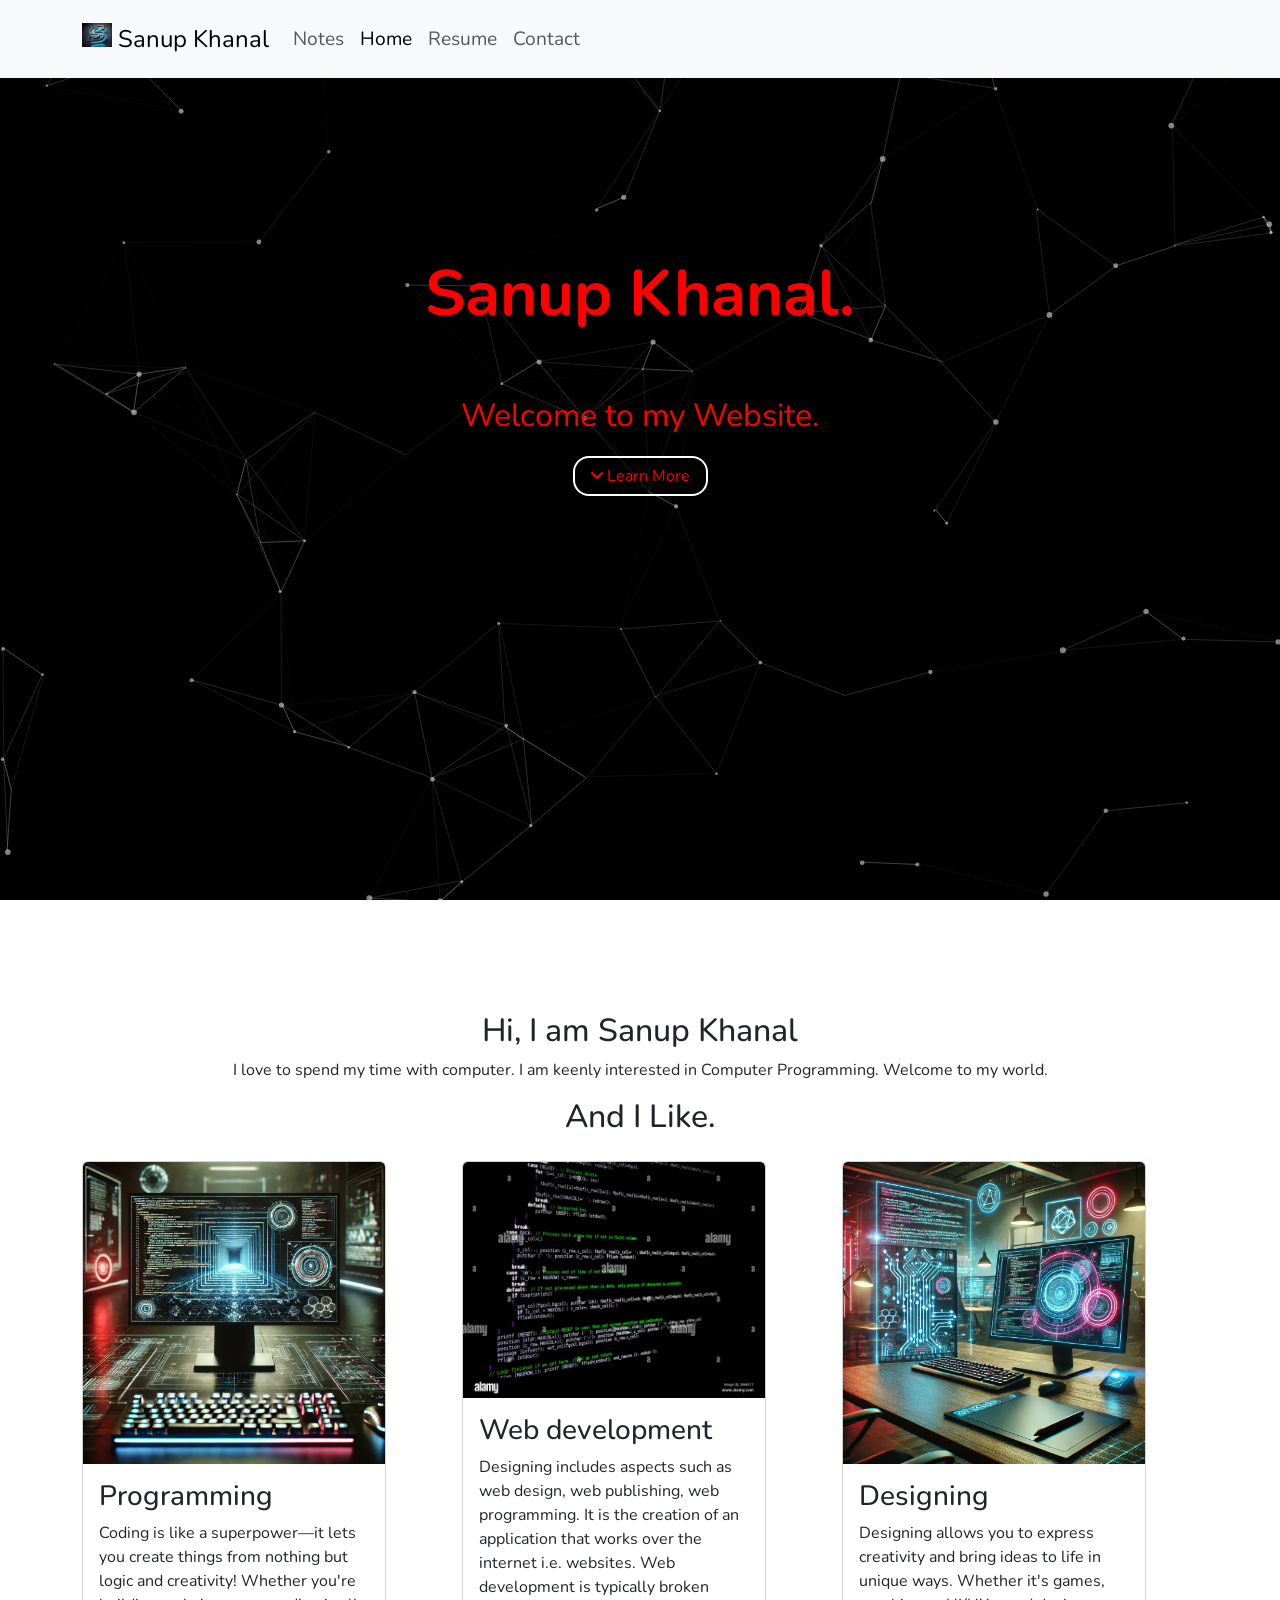
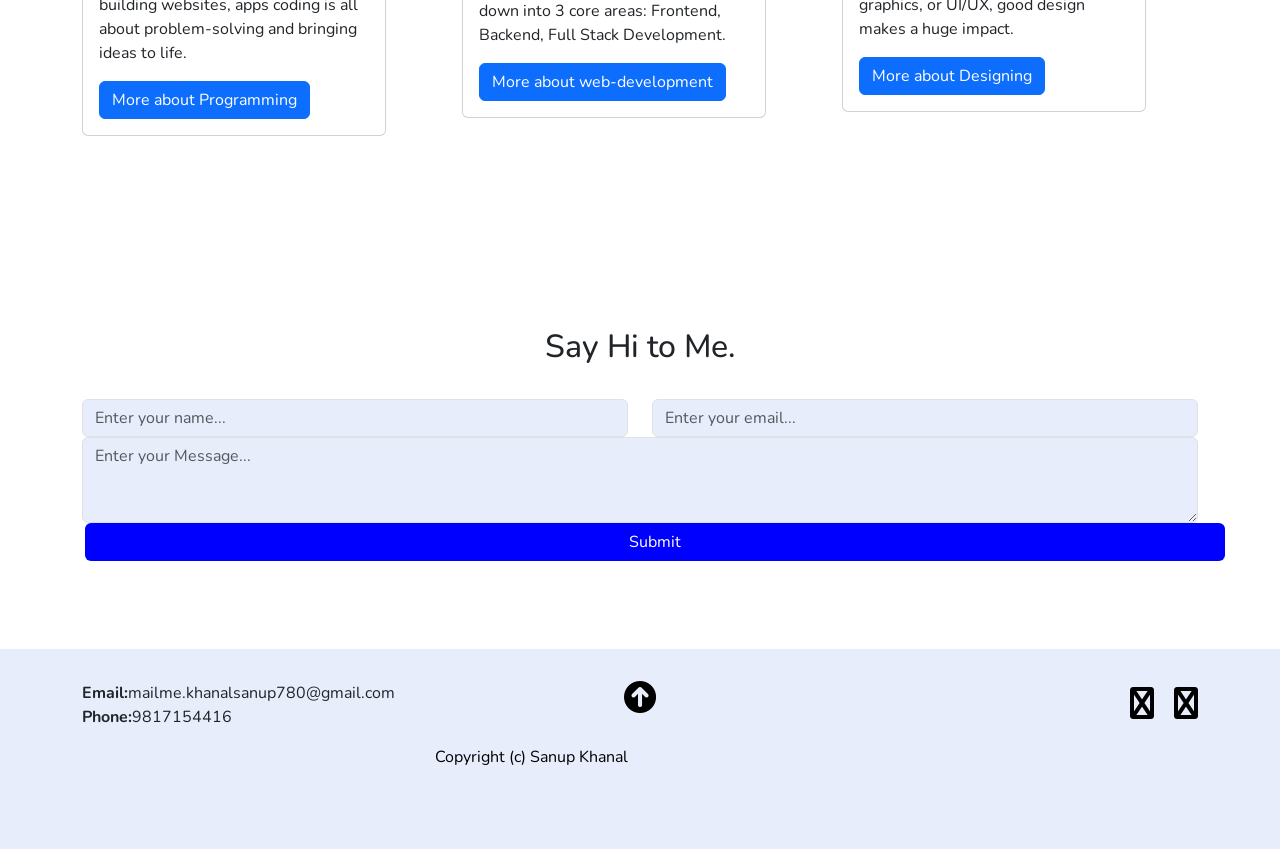
==== index.html @ 38ca7aac "Old" ====
<!DOCTYPE html>
<html lang="en" dir="ltr">
    <head>
      <script async src="https://pagead2.googlesyndication.com/pagead/js/adsbygoogle.js?client=ca-pub-3795509992338224"
      crossorigin="anonymous">
    </script>
        <meta charset="utf-8">
         <meta name="viewport" content="width=device-width, initial-scale=1.0">
           
         <!-- // CSS libraries -->
         <link rel="stylesheet" href="library/bootstrap/bootstrap.min.css">
         <link rel="stylesheet" href="https://cdnjs.cloudflare.com/ajax/libs/font-awesome/6.0.0/css/all.min.css">
         <link rel="stylesheet" href="css/animate.css">
         <link rel="stylesheet" href="css/normalize.css">
         <link rel="stylesheet" href="css/custom.css">

        <!-- //title -->
        <title>Sanup Khanal</title>
        <link rel="icon" type="image/webp" href="img/title.webp">
   
   
   
    </head>
    <body>
        <!-- Navigation -->

        <header>
            <nav class="navbar navbar-expand-lg bg-body-tertiary fixed-top py-3">
                <div class="container">
                    <a class="navbar-brand" href="#home">
                        <img src="img/title.webp" alt="Logo" width="30" height="24" class="d-inline-block align-text-top">
                    Sanup Khanal
                    </a>
                  <button class="navbar-toggler" type="button" data-bs-toggle="collapse" data-bs-target="#navbarSupportedContent" aria-controls="navbarSupportedContent" aria-expanded="false" aria-label="Toggle navigation">
                    <span class="navbar-toggler-icon"></span>
                  </button>
                  <div class="collapse navbar-collapse" id="navbarSupportedContent">
                    <ul class="navbar-nav me-auto mb-2 mb-lg-0">

                     <li class="nav-item">
                      <a class="nav-link" onclick="openNewWindow()"  href="#notes">Notes</a>
                     </li>

                      <script>
                          function openNewWindow() {
                              let newWindow = window.open('', '_blank', 'width=3800,height=1200');
                              newWindow.document.write(`
                              <html>
                              <head><title>Notes</title></head>
                              <body>
                                <header>
                               <u><i> <h1> Select Your Class </h1></i></u>
                                  </header>
                                   <h3><li class="notes">
                                    <a class="note-item"  onclick="openNewWindow()"href="#class 8">Class 8</a>
                                    </li></h3>


                                     <h3><li class="notes">
                                    <a class="note-item" href="#class 9">Class 9</a>
                                    </li></h3>

                                   <h3><li class="notes">
                                    <a class="note-item" href="#class 10">Class 10</a>
                                    </li></h3>
                                  
                                  <h3><li class="notes">
                                    <a class="note-item" href="#class 11">Class 11</a>
                                    </li></h3>

                                     <h3><li class="notes">
                                    <a class="note-item" href="#class 12">Class 12</a>
                                    </li></h3>
                                </body>
                                <html>

                              `);
                              newWindow.document.close();
                          }
                      </script>

                      <li class="nav-item">
                        <a class="nav-link active" aria-current="page" href="#home" >Home</a>
                      </li>
                      <li class="nav-item">
                        <a class="nav-link" href="#resume">Resume</a>
                      </li>
                     
                      <li class="nav-item">
                        <a class="nav-link" href="#contact">Contact</a>
                        
                      </li>
               
                    </ul>
                   
                  </div>
                </div>
              </nav>

        </header>

        <!-- home -->
        <section id="home">
          <div id="particles-js"></div> <!-- Particles background -->
          <div class="container">
              <div class="row">
                  <div class="col-md-12 d-flex flex-column align-items-center text-center">
                      <h1 id="name">Sanup Khanal.</h1>
                      <p id="tagline">Welcome to my Website.</p>
                      <a href="#resume" id="learn-more"><i class="fa fa-angle-down"></i> Learn More</a>
                  </div>
              </div>
          </div>
      </section>
      
      
   
<!-- resume -->
         <section id="resume">
          <div class="container pt-5 ">
            <div class="row">
              <h2 class="title text-center w-100">Hi, I am Sanup Khanal</h2>
              <p class="about text-center w-100 mx auto">I love to spend my time with computer. I am keenly interested in Computer Programming. Welcome to my world.</p>
            </div>
            <div class="row">
              <h2 class="title text-center w-100">And I Like.</h2>
            </div>
            <div class="row">
            <div class="col-md-4 py-3">
              <div class="card" style="max-width: 19rem;">
                <img src="img/Programming.webp" class="card-img-top" alt="Programming">
                <div class="card-body">
                  <h3 class="card-title">Programming</h3>
                  <p class="card-text">Coding is like a superpower—it lets you create things from nothing but logic and creativity! Whether you're building websites, apps coding is all about problem-solving and bringing ideas to life.</p>
                  <a href="https://www.geeksforgeeks.org/how-to-learn-programming/" class="btn btn-primary">More about Programming</a>
                </div>
              </div>

            </div>
            <div class="col-md-4 py-3">
              <div class="card" style="max-width: 19rem;">
                <img src="img/coding.jpg" class="card-img-top" alt="Programming">
                <div class="card-body">
                  <h3 class="card-title">Web development</h3>
                  <p class="card-text"> Designing includes aspects such as web design, web publishing, web programming. It is the creation of an application that works over the internet i.e. websites. Web development is typically broken down into 3 core areas: Frontend, Backend, Full Stack Development.</p>
                  <a href="https://www.geeksforgeeks.org/web-development/" class="btn btn-primary">More about web-development</a>
                </div>
              </div>

            </div>
            <div class="col-md-4 py-3">
              <div class="card" style="max-width: 19rem;">
                <img src="img/designing.webp" class="card-img-top" alt="Programming">
                <div class="card-body">
                  <h3 class="card-title">Designing</h3>
                  <p class="card-text">Designing allows you to express creativity and bring ideas to life in unique ways. Whether it's games, graphics, or UI/UX, good design makes a huge impact.</p>
                  <a href="https://www.geeksforgeeks.org/web-design/" class="btn btn-primary">More about Designing</a>

                
                </div>
              </div>

            </div>
            </div>
          </div>
        </section>

         <!-- contact -->
         <section id="contact">
             <div class="container pt-5">
              <div class="row">
                <h2 class="title text-center w-100">Say Hi to Me.</h2>

                  </div>
                 
                    <form action="https://formspree.io/f/xnnjowpw" method="POST">
                      <div class="row py-4">
                      <div class=" form-group col-md-6">
                        
                          <input type="text" name="name" class="form-control" placeholder="Enter your name..."  >
                         
                      </div>
                      <div class="form-group col-md-6">
                        
                          <input type="email" name="email" class="form-control" placeholder="Enter your email..."  >
                         
                      </div>
                      <div class="form-group col-md-12">
                        
                          <textarea class="form-control" rows="3" placeholder="Enter your Message..."  ></textarea>
                     
                      </div>
                      
                      <button type="submit" class="btn btn-block submit-message">Submit</button>
                      </div>
                    </form>

             </div> 
            
         </section>
         <!-- footer -->
         <footer>
          <div class="container">
            <div class="row">
              <div class="col-md-5">
                <ul>
                  
                  <li><strong>Email:</strong>mailme.khanalsanup780@gmail.com</li>
                  <li><strong>Phone:</strong>9817154416</li>
                </ul>
              </div>
              <div class="col-md-2">
                <a href="#home" class="back-to-top"><i class="fa fa-arrow-circle-up fa-2x"></i></a>
              </div>
              <div class="col-md-5">
                <ul id="social">
                  <li><a href="https://www.facebook.com/sanupkhanal.96" target="_blank" ><i class="fa fa-facebook-square"></i></a></li>
                  <li><a href="https://www.instagram.com/sanupx_01" target="_blank" ><i class="fa fa-instagram"></i></a></li>
                  
                  

                </ul>
              </div>
            </div>
          <div class="row">
            <div class="col-md-6">
             <p>Copyright (c) Sanup Khanal</p>

            </div>

          </div>
          </div>
      

         </footer>


         <script type="text/javascript" src="js/jquery-3.1.1.min.js"></script>
        <script type="text/javascript" src="js/bootstrap.min.js"></script>
        <script type="text/javascript" src="js/smooth-scroll.js"></script>
        <script type="text/javascript" src="js/wow.js"></script>
        <script type="text/javascript" src="js/particles.js"></script>
   <script type="text/javascript" src="js/app.js"></script>


    </body>
</html>
---- css/custom.css ----
@import url('https://fonts.googleapis.com/css2?family=Nunito:ital,wght@0,200..1000;1,200..1000&display=swap');
/* common CSS */
html,
body{
    margin: 0;
    padding: 0;
    font-family: "Nunito", serif;
}

/* header */

.navbar-brand{
    font-size: 1.5rem;
}
.nav-link{
    font-size: 1.2rem;
}


/* home */
.options {
    display: none;
    margin-top: 10px;
}

#home{
    width: 100%;
    min-height: 100vh;

}

#particles-js {
    position: absolute;
    width: 100%;
    height: 100%;
    top: 0;
    left: 0;
    z-index: 0; /* Keep it behind content */
    color: aqua;
    background-color: black;
}



#name{
    margin-top: 16rem;
    font-size: 4rem;
    color: red;
    font-weight: bold;
    text-align: center;
    z-index: 1;
 
}
#tagline{
    margin-top: 1rem;
    font-size: 2rem;
    color: red;
    text-align: center;
    z-index: 1;
}

#learn-more{
    padding: .4rem 1rem;
    max-width: 10rem;
    color: red;
    margin: 0 auto;
    display: block;
    border: 2px solid black;
    border-radius: 1rem;
    text-decoration: none;
    text-align: center;
    z-index: 1;
    border-color: white;
}
#learn-more:hover{
    background: white;
    z-index: 1;
}
/* resume */


#resume{
    width: 100%;
    height: auto;
    padding: 4rem 0;
}
#resume.card{
    margin-left: auto;
    margin-right: auto;
}
#resume.card img{
    height: 150px;
}

/* portfolio */

#portfolio{
    width: 100%;
    height: auto;
    padding: 4rem 0;
}
#protfolio img{
    margin-top: 30px;
    width: 100%;
    height: 30px;

}
#portfolio .grid{
    position: relative;
    width: 100%;
}
#portfolio .grid .overlay{
    position: absolute;
    margin-top: 30px;
    top: 0; bottom: 0;
    left: 0; right: 0;
    width: 113%;
    opacity: 0;
    transition: .5s ease;
    background-color: blue;
}

#portfolio .grid:hover .overlay{
    opacity: 1;
}
.text{
    color: #fff;
    font-size: 1.7rem;
    position: absolute;
    top: 50%;
    left: 50%;
    transform: translate(-50%, -50%);
    text-align: center;
    

    }
    /* contact */
    #contact{
        width: 100%;
        height: auto;
        padding: 4rem 0;
    }
    #contact form{
        width: 100%;

    }
    #contact form input,
    #contact form textarea{
        background: #e8edfc;

    }
    #contact form .submit-message{
        margin-left: 15px;
        margin-right: 15px;
        background: blue;
        color:#fff
        
    }

    /* footer */
   footer{
        width: 100%;
        height: auto;
        background: #e8edfc;
        padding: 2rem 0 4rem;

    }

    footer ul{
        list-style: none;
        padding-left: 0;
    }

    footer .back-to-top{
        display: block;
        width: 100%;
        text-align: center;
        text-decoration: none;
        color: black;
    }
    footer .back-to-top:hover{
        text-decoration: none;
        color: blue;

    }
    footer ul#social li{
        display: inline-block;
        margin-left: 1rem;
    }
    footer ul#social{
        list-style: none;
        padding-left: 0;
        text-align: right;
    }
    footer ul#social li a{

     text-decoration: none;
        color: black;
        font-size: 2rem;
    }
    footer ul#social li a:hover{
        text-decoration: none;
        color: blue;
    }
    footer p{
        color: black;
        text-align: right;

    }
    footer p:hover{
       color: blue;
    }
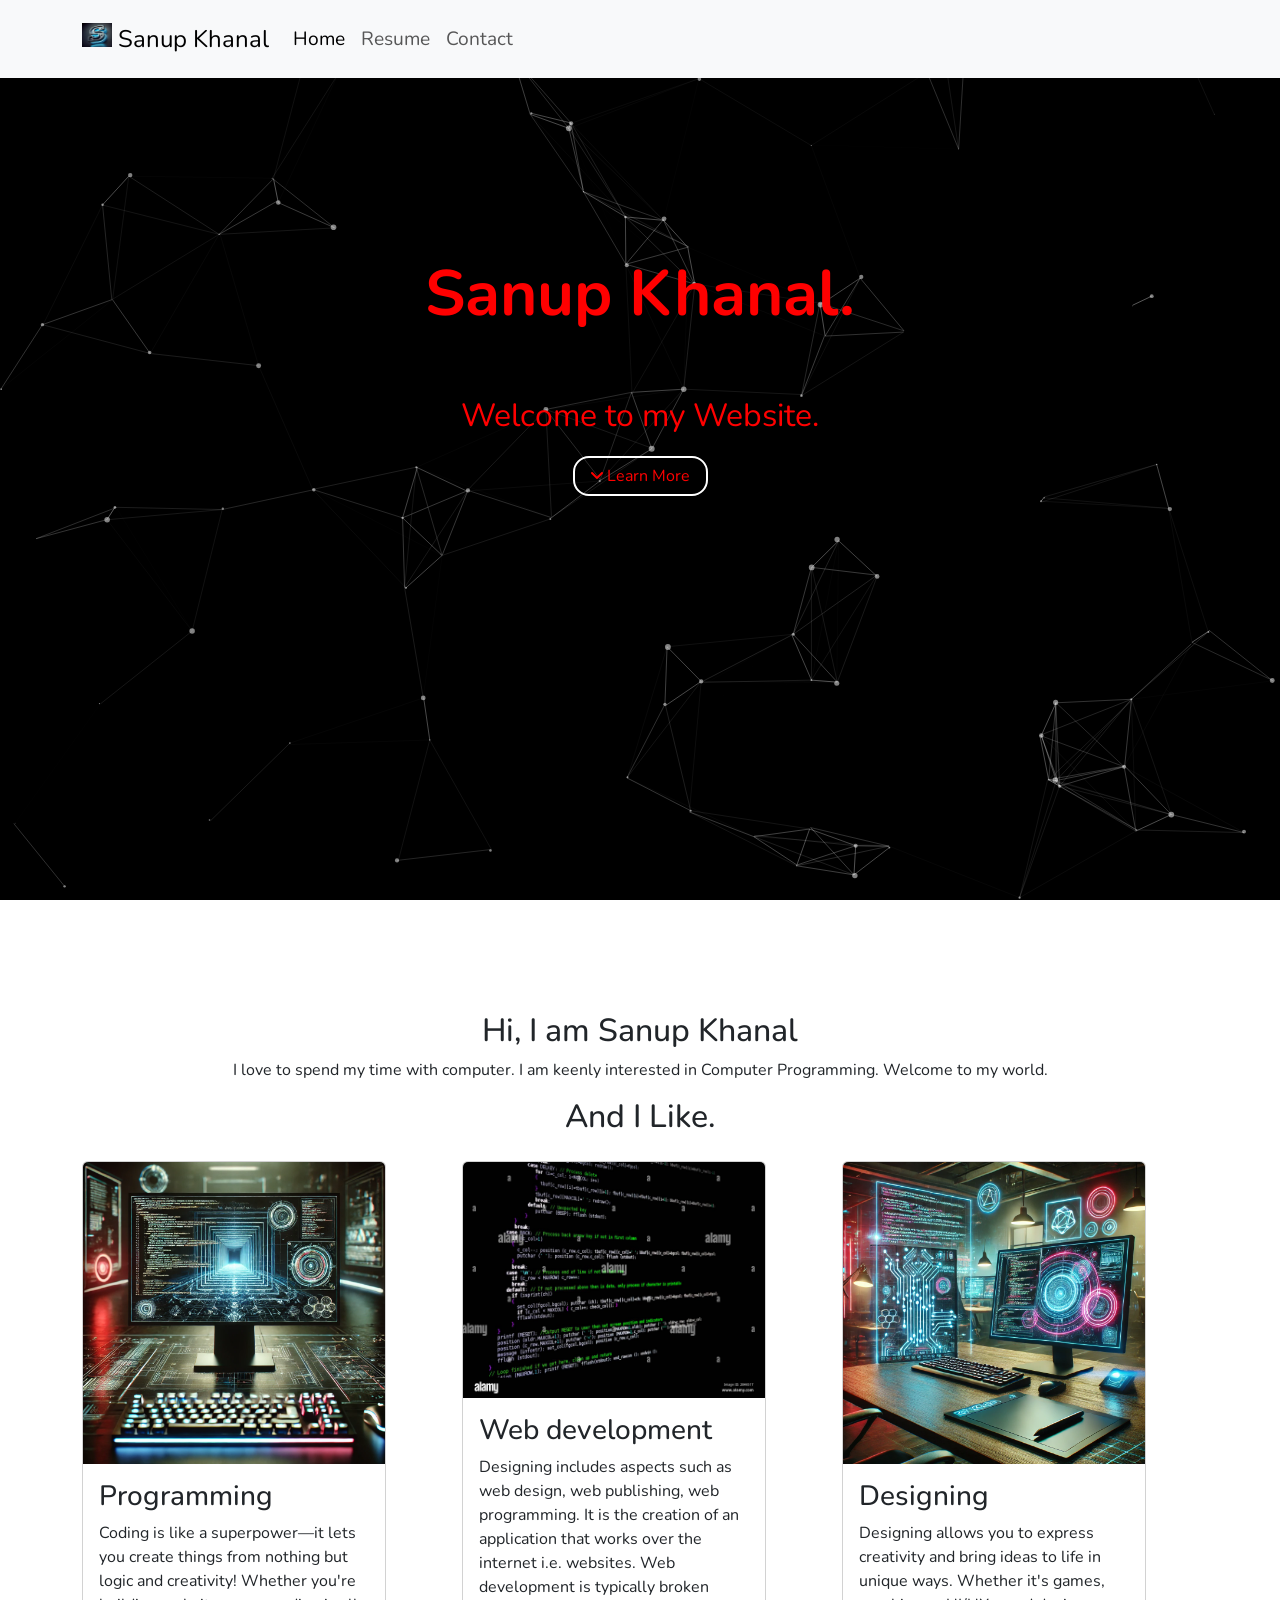
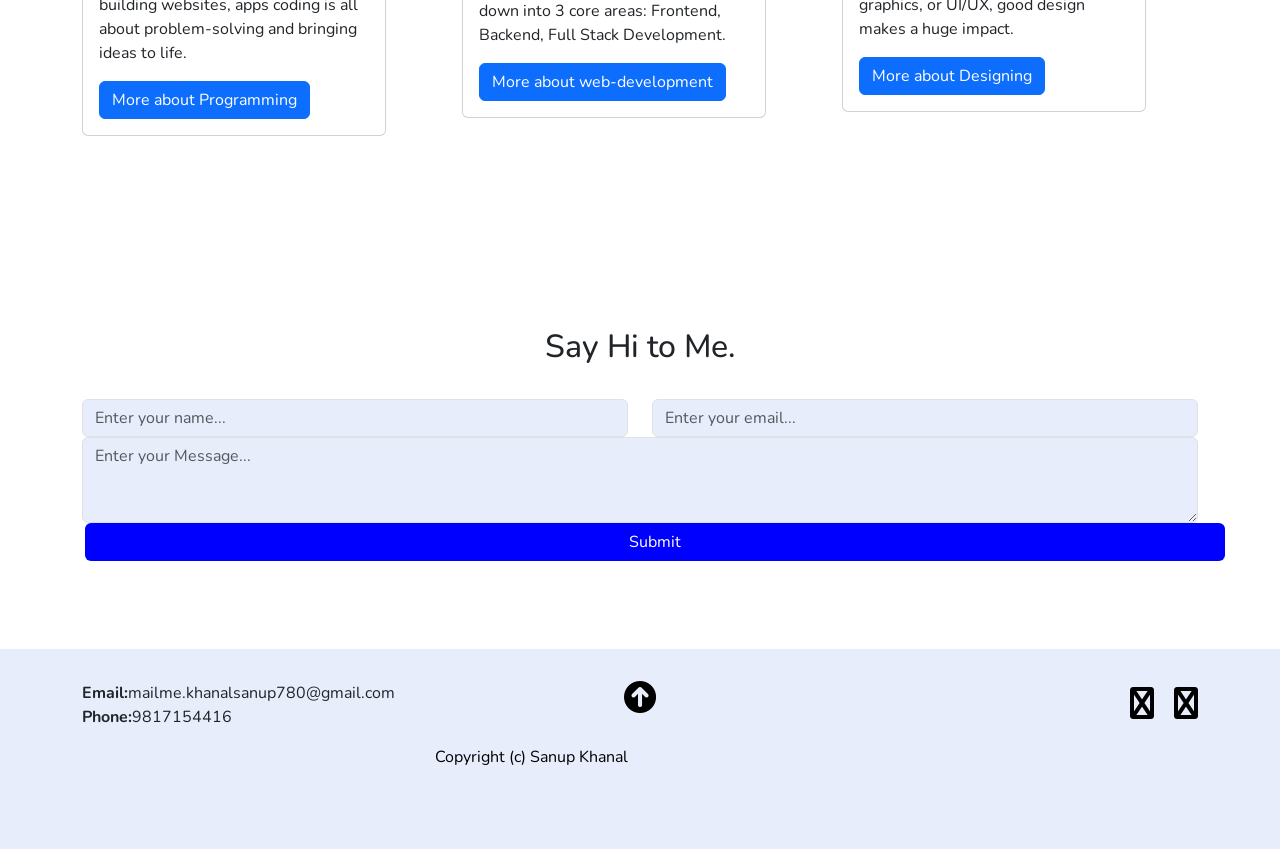
==== commit 4c8fb5c6: "removed notes" ====
--- a/index.html
+++ b/index.html
@@ -37,47 +37,7 @@
                   <div class="collapse navbar-collapse" id="navbarSupportedContent">
                     <ul class="navbar-nav me-auto mb-2 mb-lg-0">
 
-                     <li class="nav-item">
-                      <a class="nav-link" onclick="openNewWindow()"  href="#notes">Notes</a>
-                     </li>
-
-                      <script>
-                          function openNewWindow() {
-                              let newWindow = window.open('', '_blank', 'width=3800,height=1200');
-                              newWindow.document.write(`
-                              <html>
-                              <head><title>Notes</title></head>
-                              <body>
-                                <header>
-                               <u><i> <h1> Select Your Class </h1></i></u>
-                                  </header>
-                                   <h3><li class="notes">
-                                    <a class="note-item"  onclick="openNewWindow()"href="#class 8">Class 8</a>
-                                    </li></h3>
-
-
-                                     <h3><li class="notes">
-                                    <a class="note-item" href="#class 9">Class 9</a>
-                                    </li></h3>
-
-                                   <h3><li class="notes">
-                                    <a class="note-item" href="#class 10">Class 10</a>
-                                    </li></h3>
-                                  
-                                  <h3><li class="notes">
-                                    <a class="note-item" href="#class 11">Class 11</a>
-                                    </li></h3>
-
-                                     <h3><li class="notes">
-                                    <a class="note-item" href="#class 12">Class 12</a>
-                                    </li></h3>
-                                </body>
-                                <html>
-
-                              `);
-                              newWindow.document.close();
-                          }
-                      </script>
+                     
 
                       <li class="nav-item">
                         <a class="nav-link active" aria-current="page" href="#home" >Home</a>
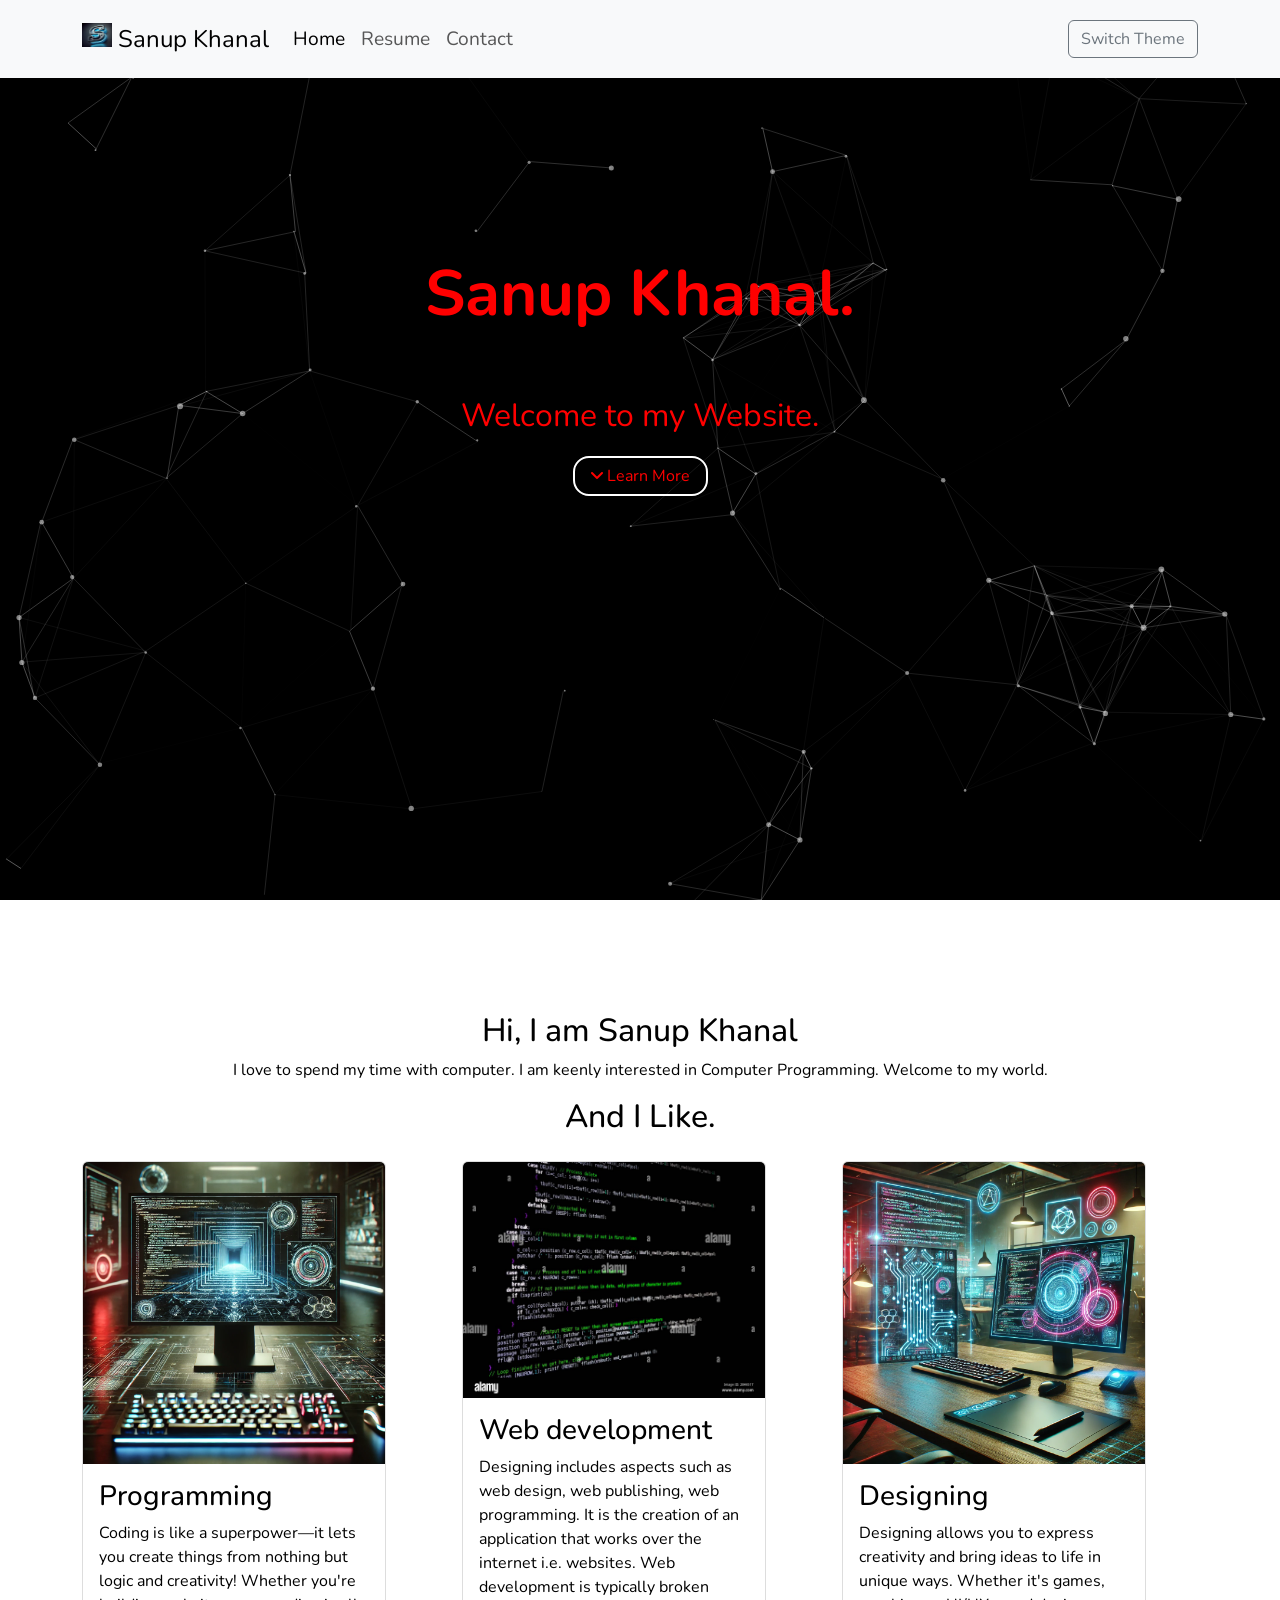
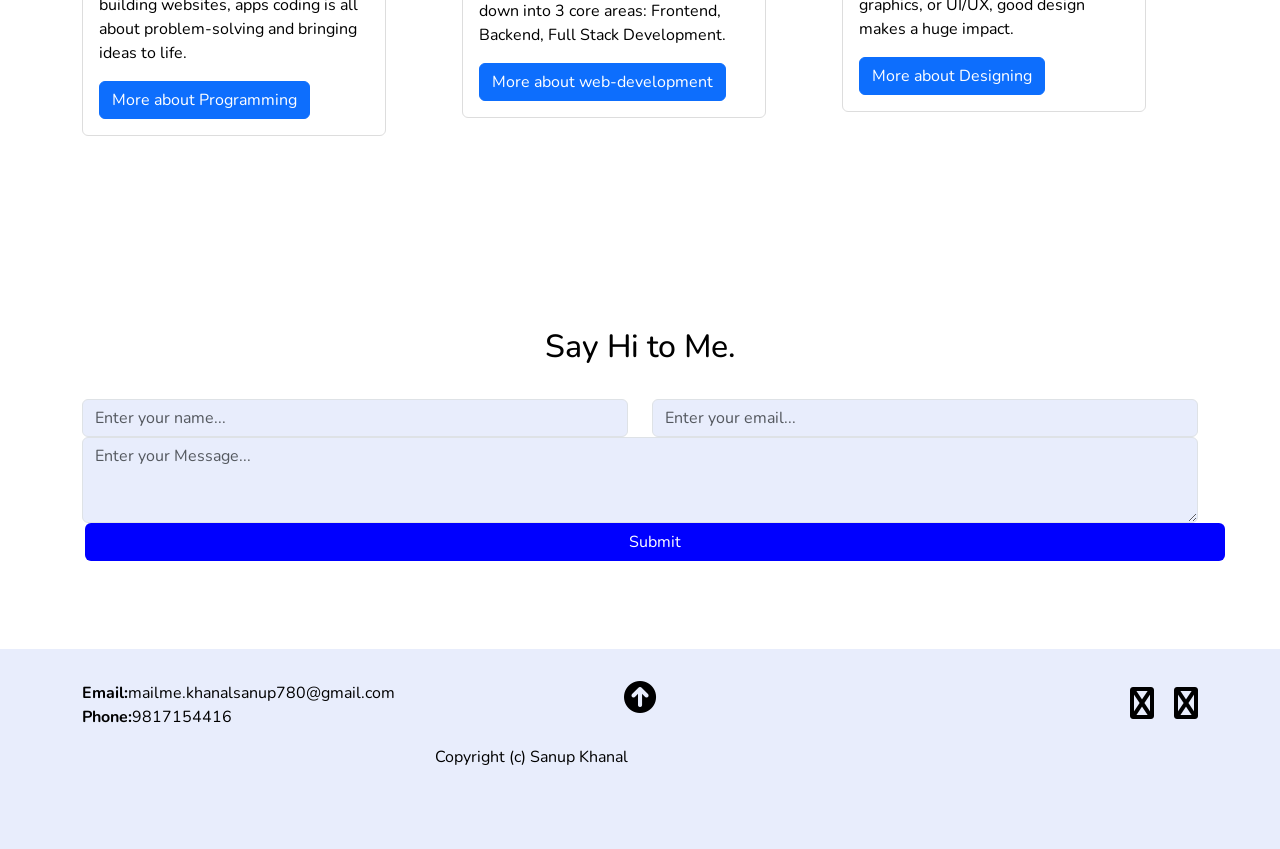
==== commit 14fb7754: "theme" ====
--- a/index.html
+++ b/index.html
@@ -52,6 +52,8 @@
                       </li>
                
                     </ul>
+                               <!-- Theme Toggle Button -->
+                <button id="theme-toggle" class="btn btn-outline-secondary">Switch Theme</button>
                    
                   </div>
                 </div>
@@ -194,6 +196,19 @@
 
          </footer>
 
+         <script>
+
+          // filepath: c:\Users\SANUP\Desktop\Sanup\js\theme-toggle.js
+          document.getElementById('theme-toggle').addEventListener('click', function () {
+              document.body.classList.toggle('dark-theme');
+              const navbar = document.querySelector('.navbar');
+              const cards = document.querySelectorAll('.card');
+          
+              navbar.classList.toggle('dark-theme');
+              cards.forEach(card => card.classList.toggle('dark-theme'));
+          });
+          </script>
+
 
          <script type="text/javascript" src="js/jquery-3.1.1.min.js"></script>
         <script type="text/javascript" src="js/bootstrap.min.js"></script>
@@ -201,6 +216,7 @@
         <script type="text/javascript" src="js/wow.js"></script>
         <script type="text/javascript" src="js/particles.js"></script>
    <script type="text/javascript" src="js/app.js"></script>
+   <script src="js/theme-toggle.js"></script>
 
 
     </body>
--- a/css/custom.css
+++ b/css/custom.css
@@ -210,4 +210,37 @@
     }
     footer p:hover{
        color: blue;
-    }+    }
+    /* Add this at the bottom of the file */
+
+/* Default Light Theme */
+body {
+    background-color: #ffffff;
+    color: #000000;
+}
+
+.navbar {
+    background-color: #e8edfc;
+}
+
+.card {
+    background-color: #ffffff;
+    color: #000000;
+    border: 1px solid #ddd;
+}
+
+/* Dark Theme */
+body.dark-theme {
+    background-color: #121212;
+    color: #ffffff;
+}
+
+.navbar.dark-theme {
+    background-color: #1f1f1f;
+}
+
+.card.dark-theme {
+    background-color: #1f1f1f;
+    color: #ffffff;
+    border: 1px solid #333;
+}
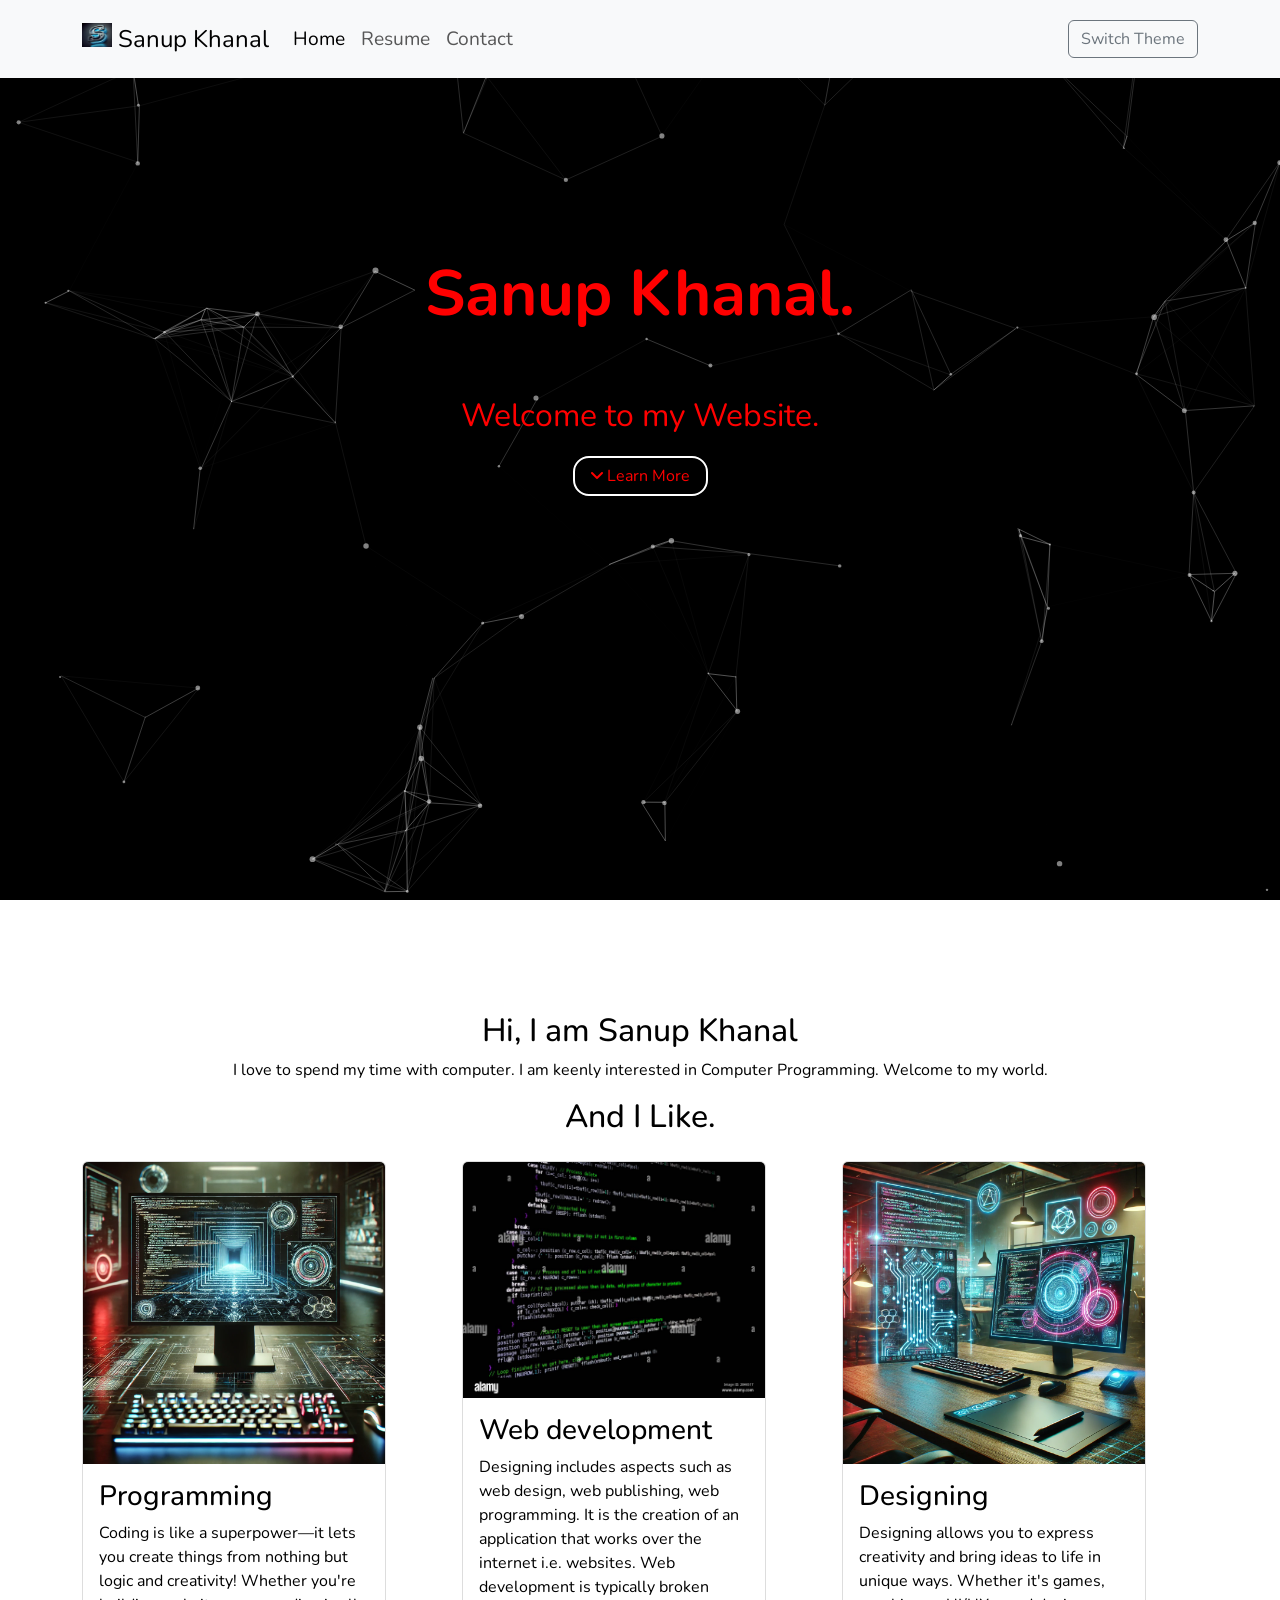
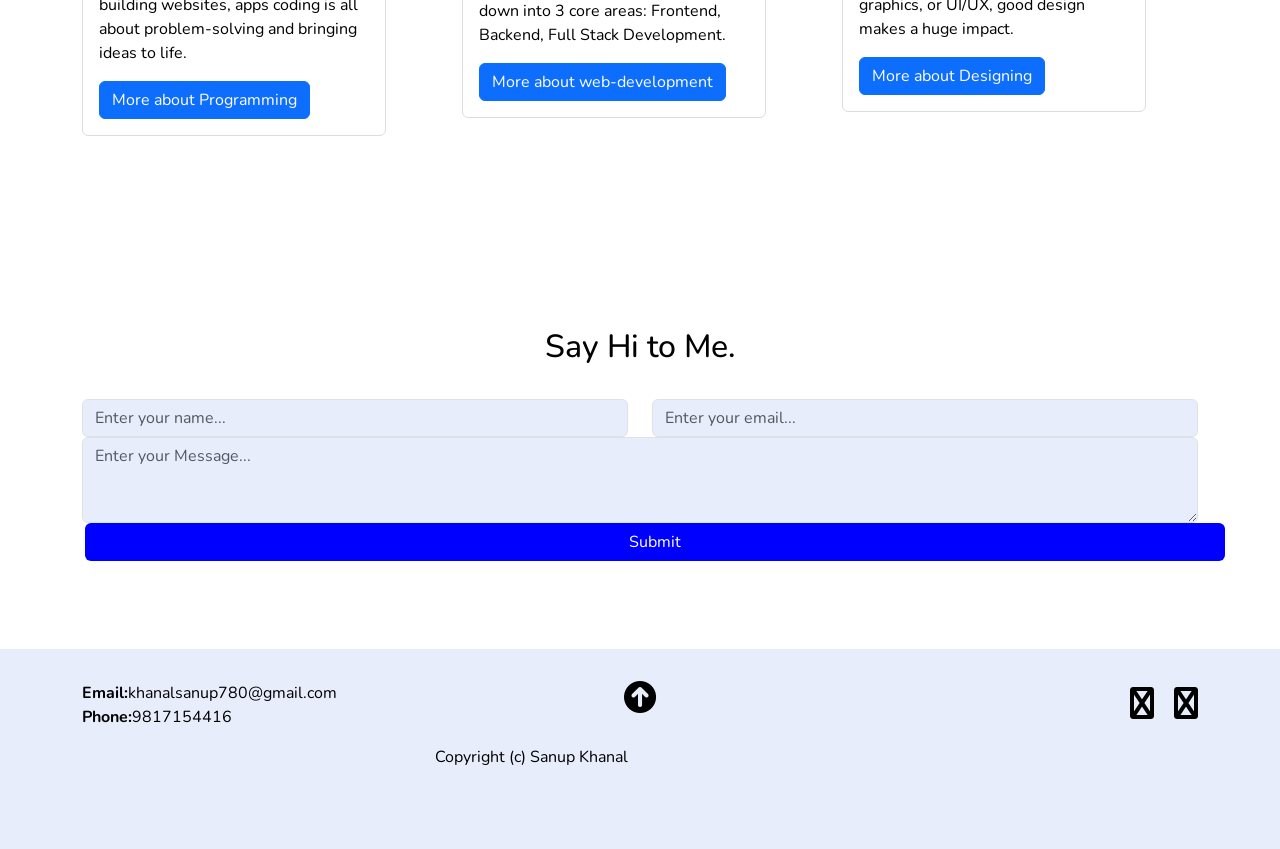
==== commit 7c202b77: "changes" ====
--- a/index.html
+++ b/index.html
@@ -167,7 +167,7 @@
               <div class="col-md-5">
                 <ul>
                   
-                  <li><strong>Email:</strong>mailme.khanalsanup780@gmail.com</li>
+                  <li><strong>Email:</strong>khanalsanup780@gmail.com</li>
                   <li><strong>Phone:</strong>9817154416</li>
                 </ul>
               </div>
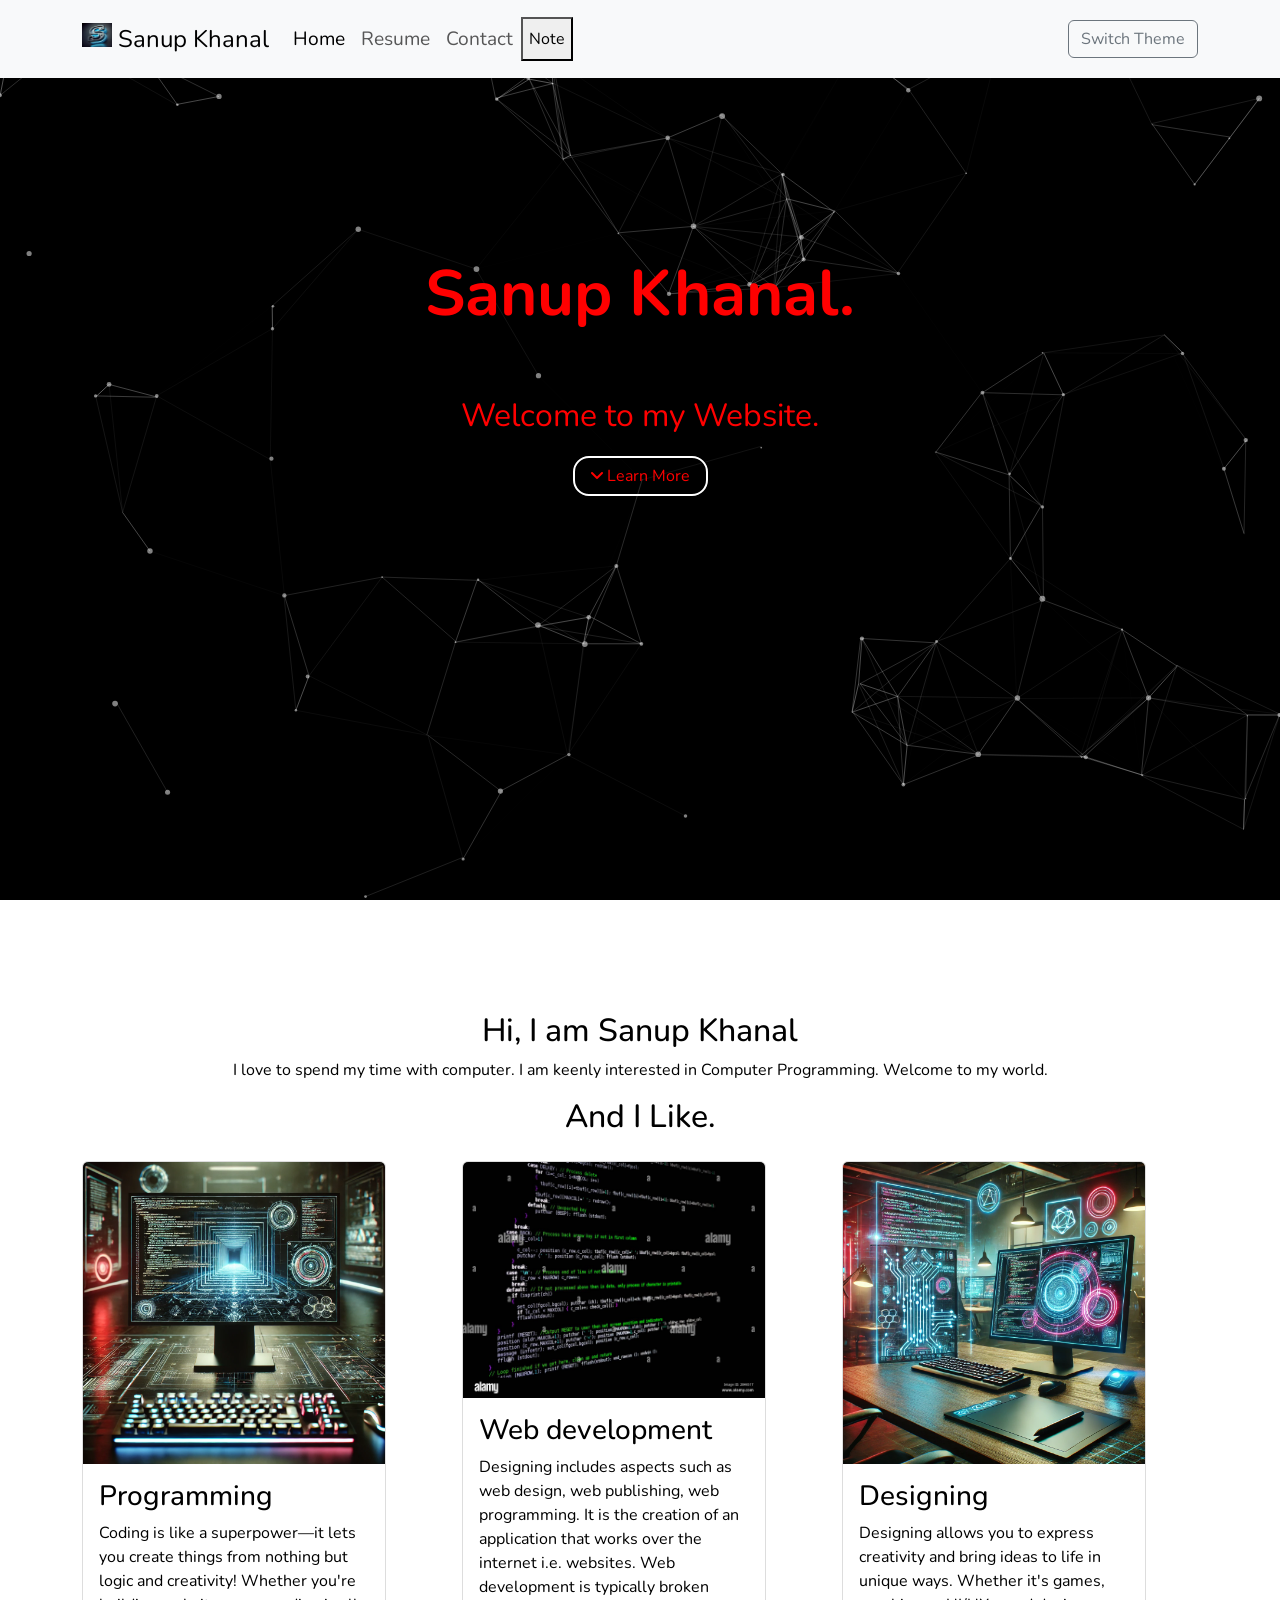
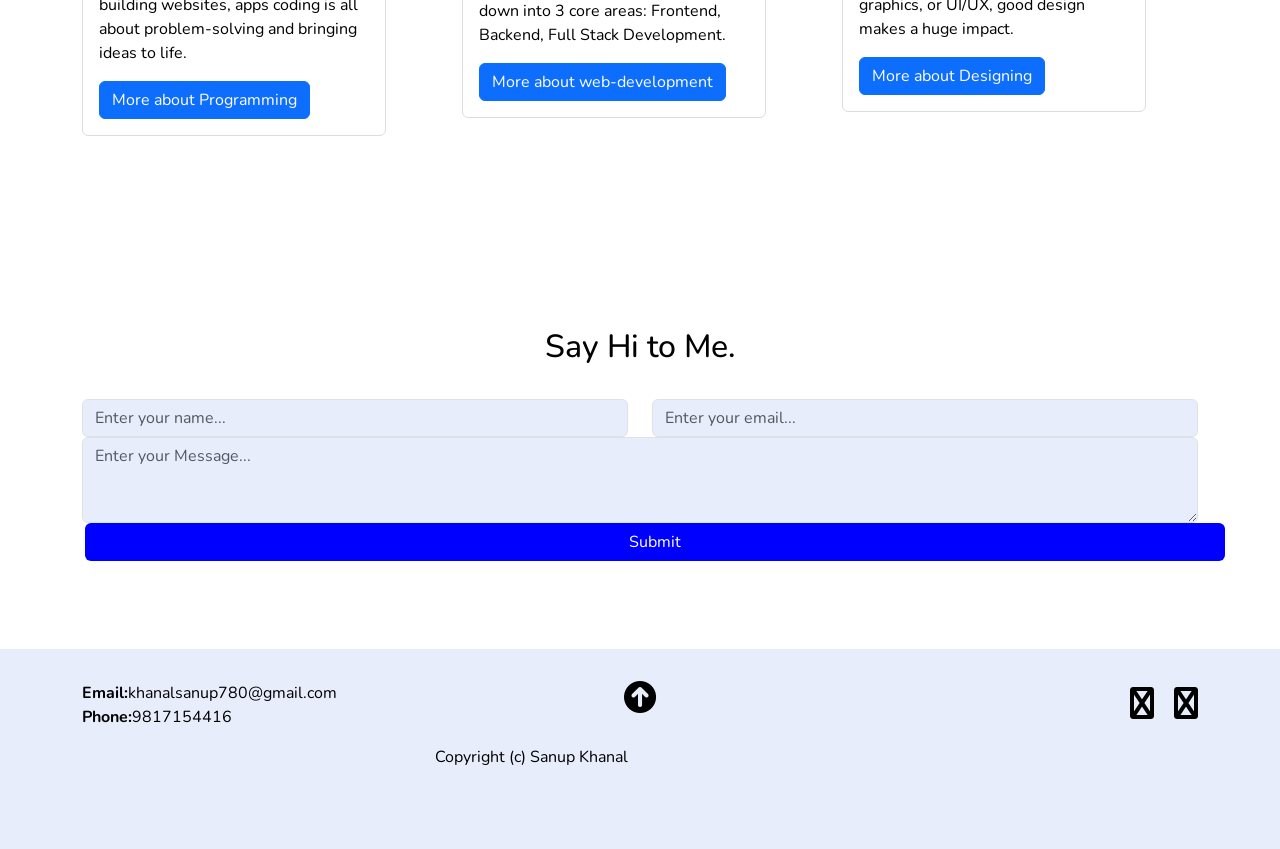
==== commit 2faa69df: "firts" ====
--- a/index.html
+++ b/index.html
@@ -50,8 +50,48 @@
                         <a class="nav-link" href="#contact">Contact</a>
                         
                       </li>
+                       <button onclick="openNewWindow()">Note</button>
+</ul>
+
+                        <script>
+        function openNewWindow() {
+            let newWindow = window.open('', '_blank', 'width=1500,height=800');
+
+            newWindow.document.write(`
+
+                <!DOCTYPE html>
+                <html lang="en">
+                <head>
+                  
+                    <style>
+                        body {
+                            font-family: Arial, sans-serif;
+                            padding: 20px;
+                        }
+                        .pdf-container {
+                            text-align: center;
+                        }
+                        .pdf-container iframe {
+                            width: 100%;
+                            height: 100vh;
+                        }
+                    </style>
+                </head>
+                <body>
+                    <div class="container pdf-container">
+                        
+                        <iframe src="ewe.pdf"></iframe>
+                    </div>
+                </body>
+                </html>
+
+              `);
+            newWindow.document.close();
+        }
+    </script>
+
                
-                    </ul>
+                    
                                <!-- Theme Toggle Button -->
                 <button id="theme-toggle" class="btn btn-outline-secondary">Switch Theme</button>
                    
@@ -81,6 +121,9 @@
          <section id="resume">
           <div class="container pt-5 ">
             <div class="row">
+
+            
+
               <h2 class="title text-center w-100">Hi, I am Sanup Khanal</h2>
               <p class="about text-center w-100 mx auto">I love to spend my time with computer. I am keenly interested in Computer Programming. Welcome to my world.</p>
             </div>
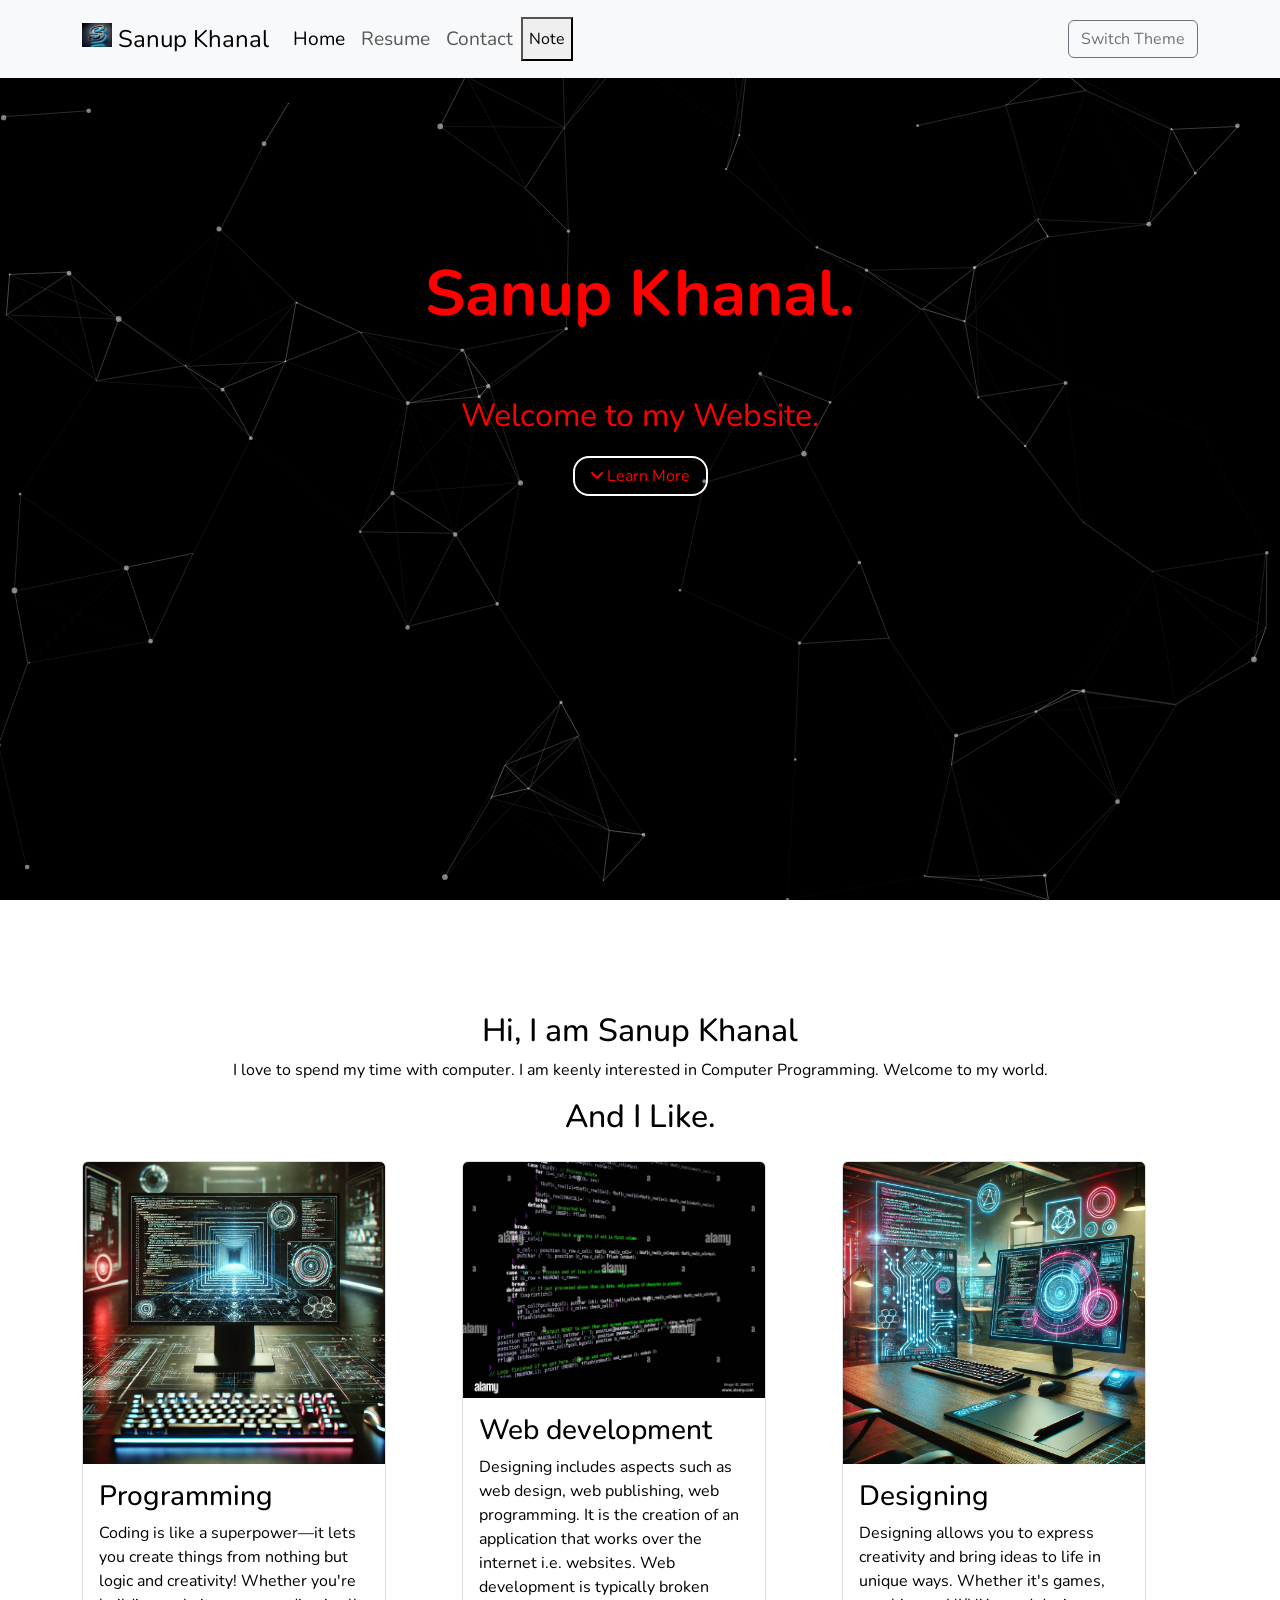
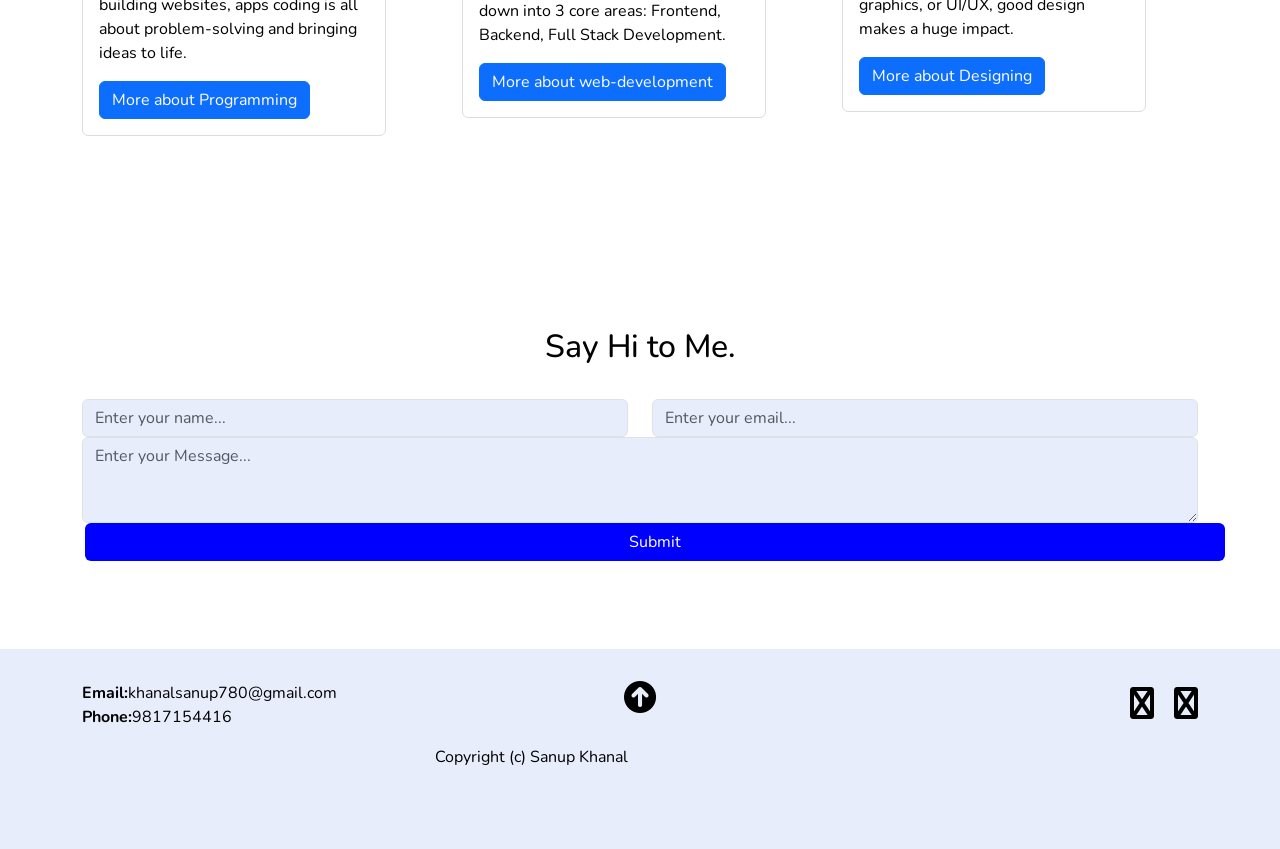
==== commit 4ae83904: "Initial commit" ====
--- a/index.html
+++ b/index.html
@@ -1,9 +1,8 @@
 <!DOCTYPE html>
 <html lang="en" dir="ltr">
     <head>
-      <script async src="https://pagead2.googlesyndication.com/pagead/js/adsbygoogle.js?client=ca-pub-3795509992338224"
-      crossorigin="anonymous">
-    </script>
+     
+   
         <meta charset="utf-8">
          <meta name="viewport" content="width=device-width, initial-scale=1.0">
            
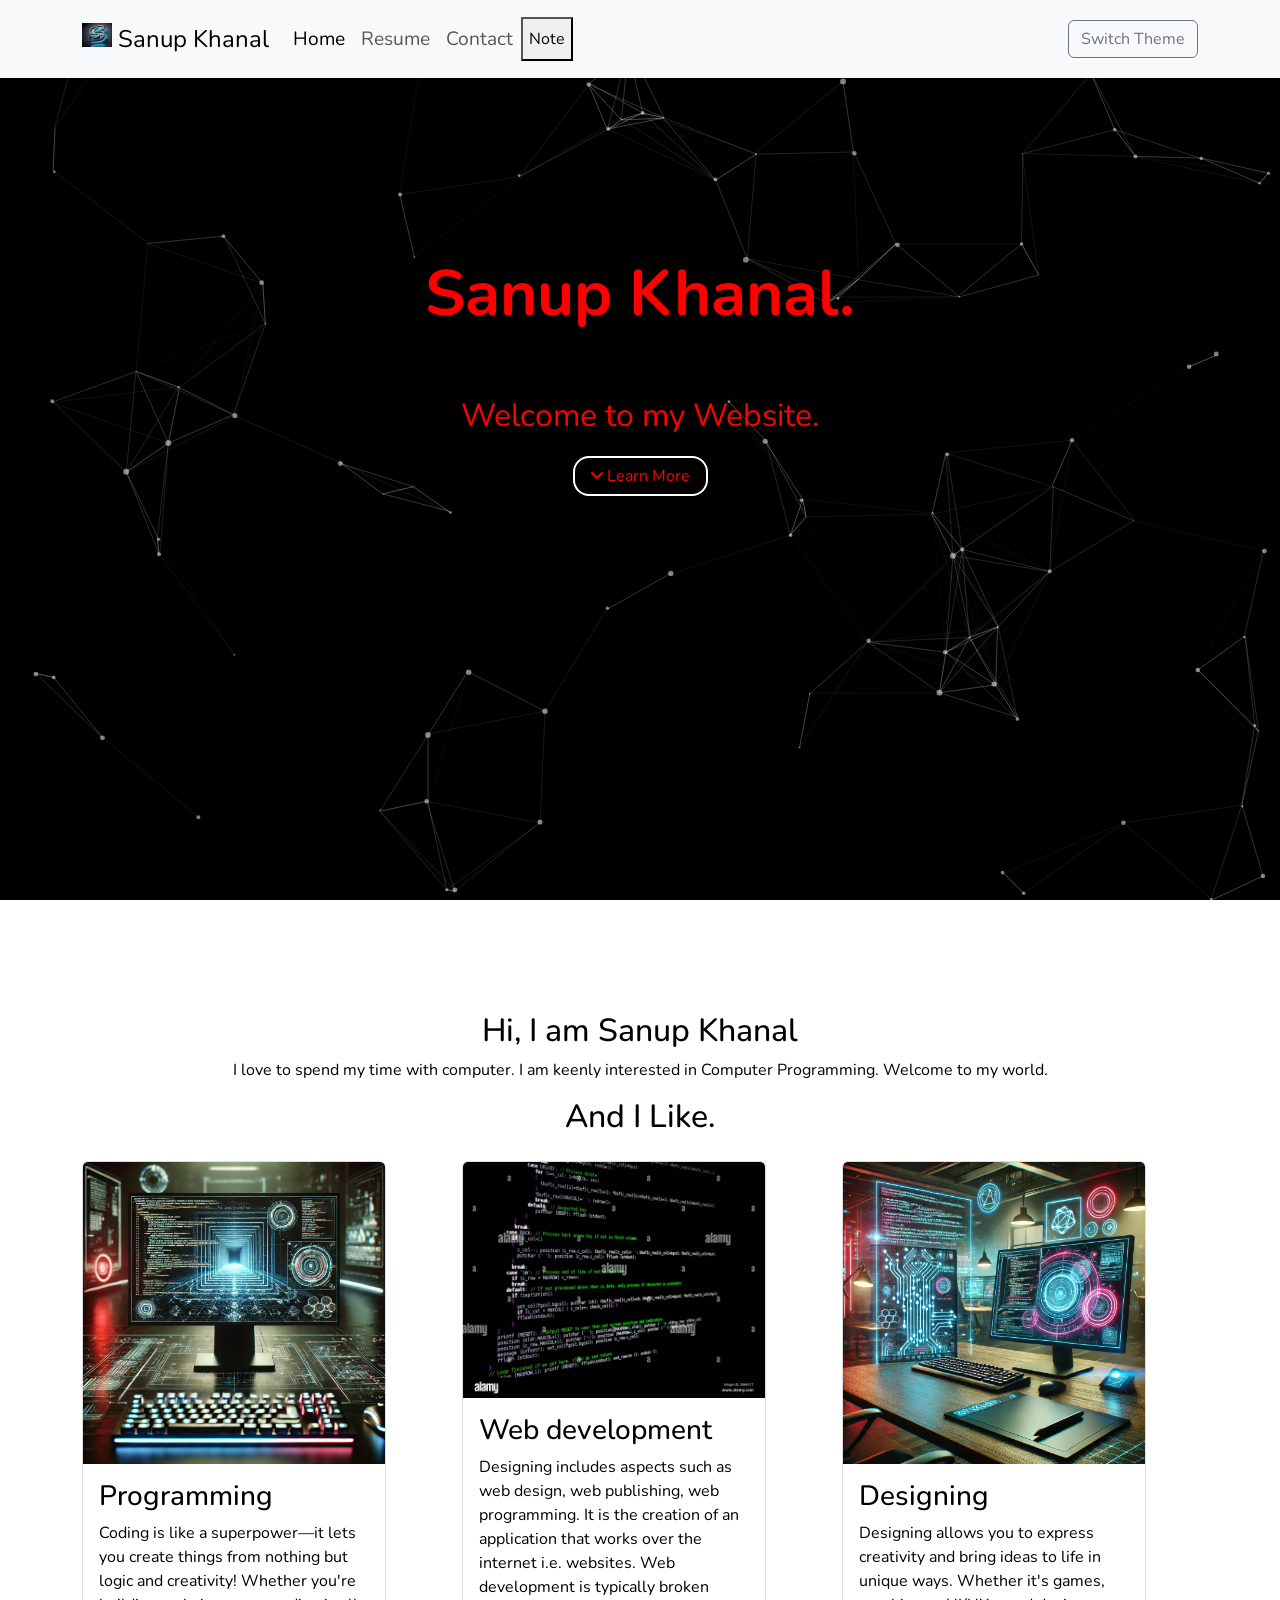
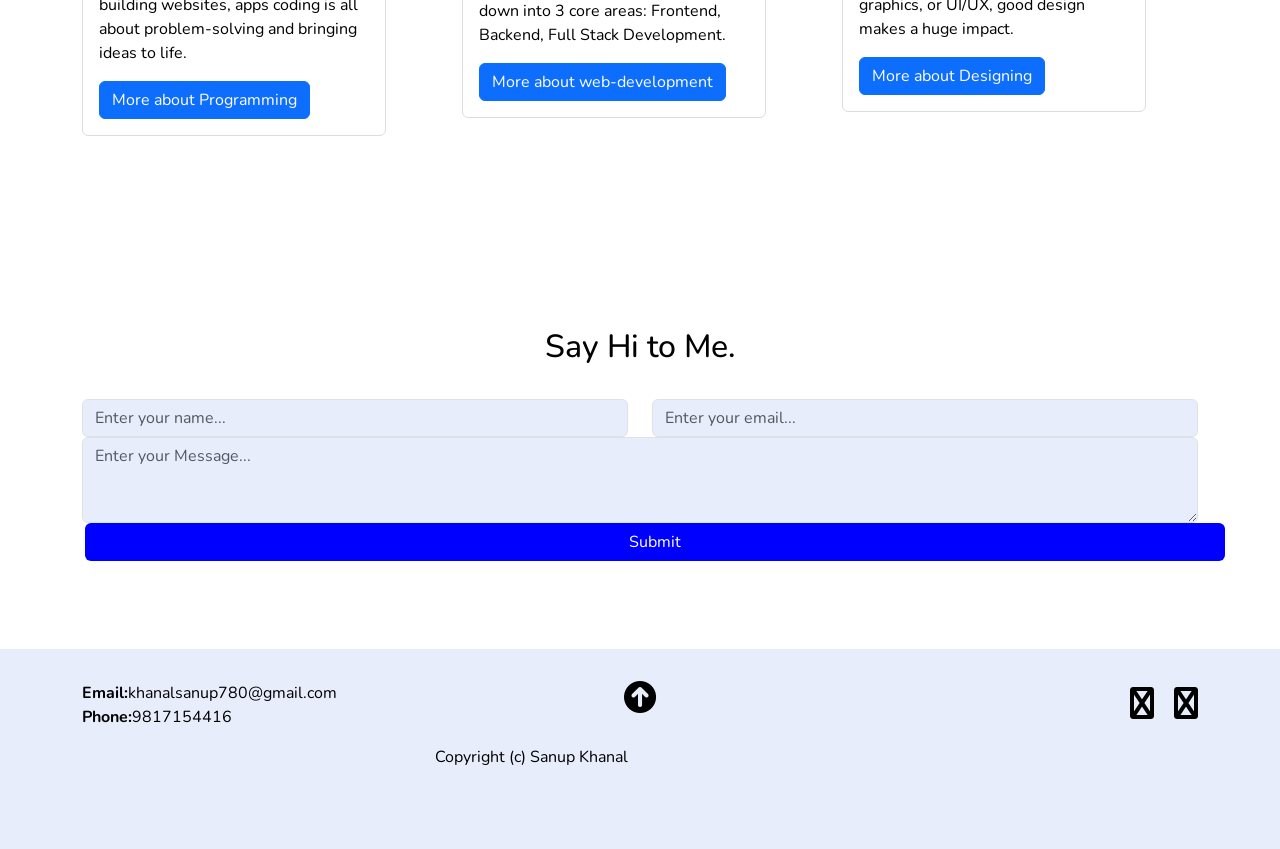
==== commit d62cf04a: "Update index.html" ====
--- a/index.html
+++ b/index.html
@@ -52,42 +52,7 @@
                        <button onclick="openNewWindow()">Note</button>
 </ul>
 
-                        <script>
-        function openNewWindow() {
-            let newWindow = window.open('', '_blank', 'width=1500,height=800');
-
-            newWindow.document.write(`
-
-                <!DOCTYPE html>
-                <html lang="en">
-                <head>
-                  
-                    <style>
-                        body {
-                            font-family: Arial, sans-serif;
-                            padding: 20px;
-                        }
-                        .pdf-container {
-                            text-align: center;
-                        }
-                        .pdf-container iframe {
-                            width: 100%;
-                            height: 100vh;
-                        }
-                    </style>
-                </head>
-                <body>
-                    <div class="container pdf-container">
-                        
-                        <iframe src="ewe.pdf"></iframe>
-                    </div>
-                </body>
-                </html>
-
-              `);
-            newWindow.document.close();
-        }
-    </script>
+       
 
                
                     
@@ -262,4 +227,4 @@
 
 
     </body>
-</html>+</html>
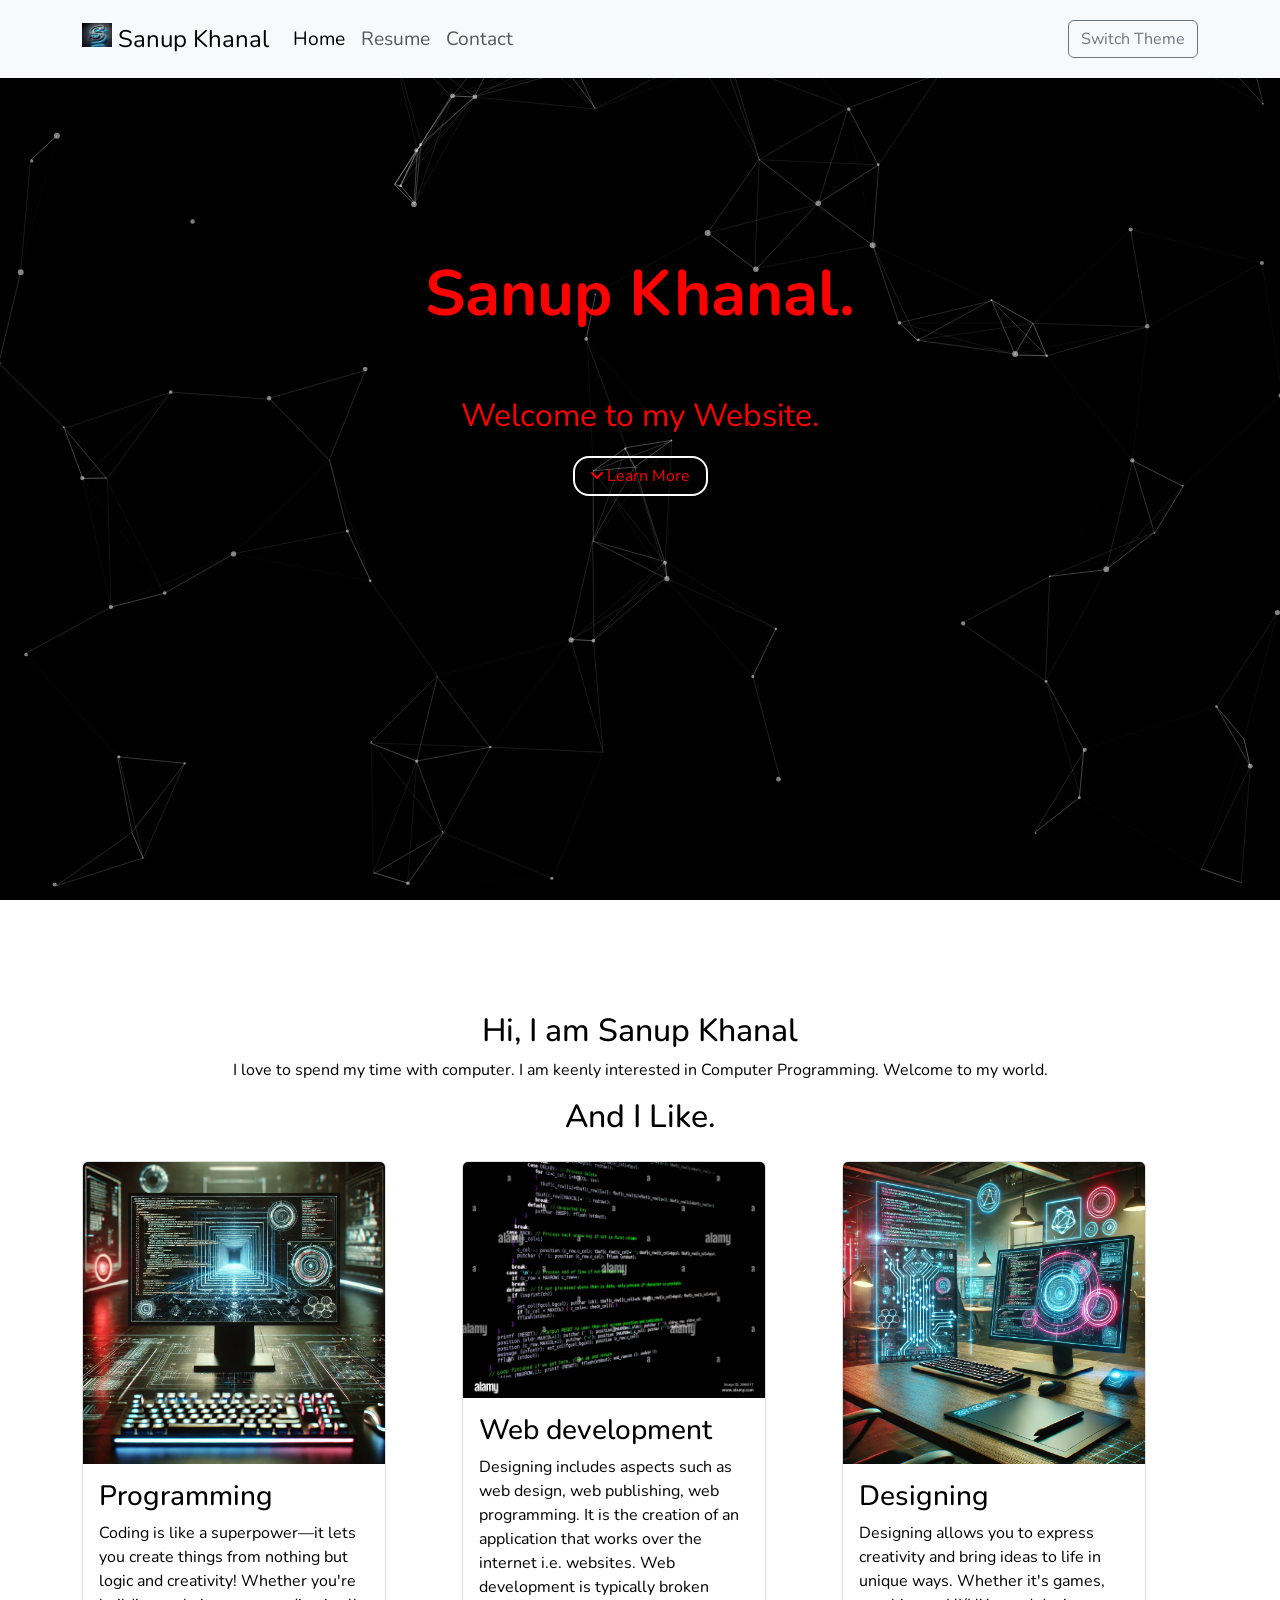
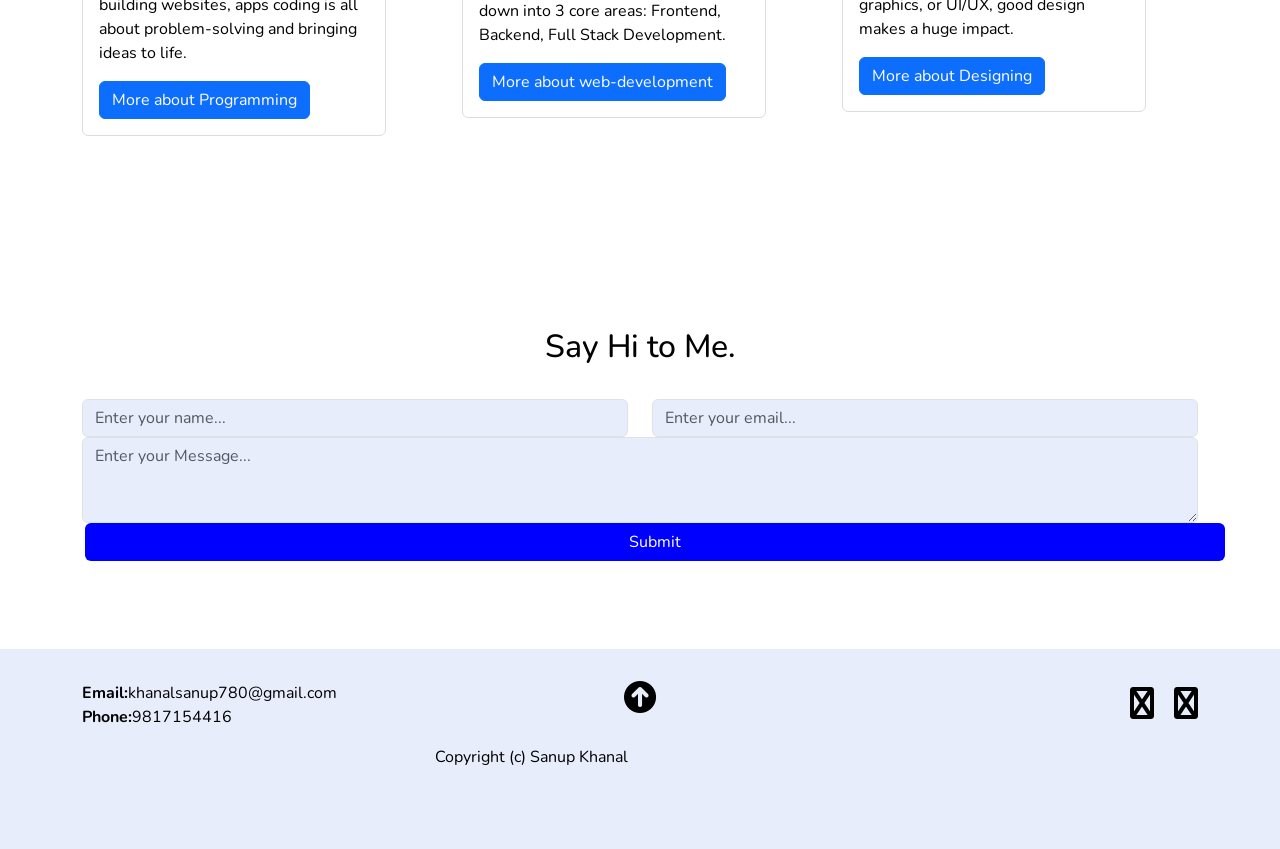
==== commit f92fd90a: "Updated index.html" ====
--- a/index.html
+++ b/index.html
@@ -49,7 +49,7 @@
                         <a class="nav-link" href="#contact">Contact</a>
                         
                       </li>
-                       <button onclick="openNewWindow()">Note</button>
+                    
 </ul>
 
        
